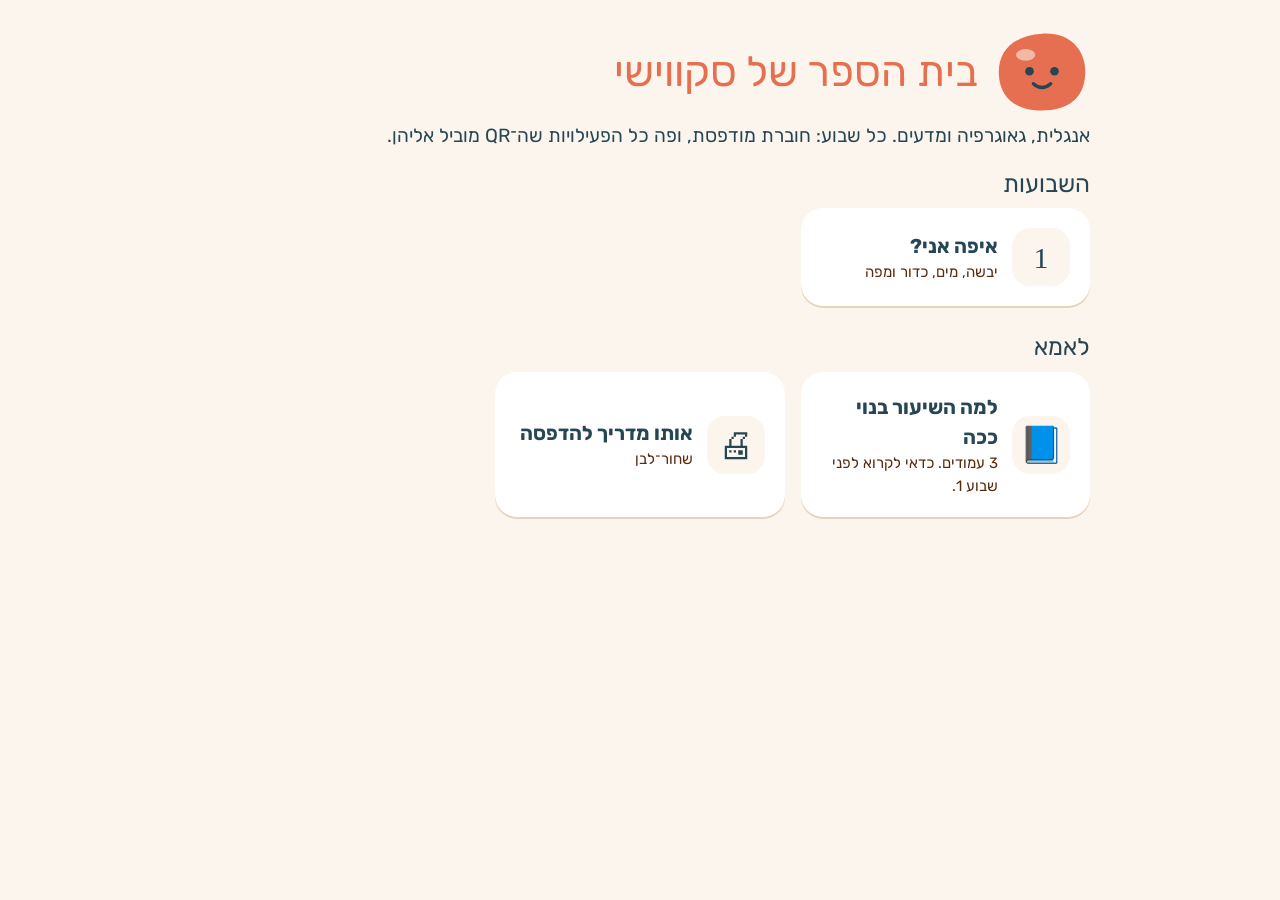
==== index.html @ c3e4231c "Week 1 pilot: booklets, activities and link pages Co-Authored-By: Claude Opus 5.5 <noreply@anthropic" ====
<!doctype html>
<html lang="he" dir="rtl">
<head>
<meta charset="utf-8">
<meta name="viewport" content="width=device-width, initial-scale=1">
<title>בית הספר של סקווישי</title>
<link rel="preconnect" href="https://fonts.googleapis.com">
<link href="https://fonts.googleapis.com/css2?family=Andika:wght@400;700&family=Rubik:wght@400;500;700&display=swap" rel="stylesheet">
<link rel="stylesheet" href="css/site.css">
<script src="js/common.js"></script>
<script src="data/week-01.js"></script>
</head>
<body>
<main class="wrap" style="padding-top:28px">
  <div style="display:flex;align-items:center;gap:16px" id="hero"></div>
  <p class="lead">אנגלית, גאוגרפיה ומדעים. כל שבוע: חוברת מודפסת, ופה כל הפעילויות שה־QR מוביל אליהן.</p>
  <h2 style="margin:20px 0 10px">השבועות</h2>
  <div class="links" id="weeks"></div>
  <h2 style="margin:28px 0 10px">לאמא</h2>
  <div class="links">
    <a class="link" href="pdf/מדריך-לאמא-צבע.pdf"><span class="ic">📘</span><span><b>למה השיעור בנוי ככה</b><small>3 עמודים. כדאי לקרוא לפני שבוע 1.</small></span></a>
    <a class="link" href="pdf/מדריך-לאמא-להדפסה-שחור-לבן.pdf"><span class="ic">🖨</span><span><b>אותו מדריך להדפסה</b><small>שחור־לבן</small></span></a>
  </div>
</main>
<script>
document.getElementById('hero').innerHTML = `${squishySVG('#E76F51', 96)}<h1>בית הספר של סקווישי</h1>`;
document.getElementById('weeks').innerHTML = Object.values(WEEKS).map(w =>
  `<a class="link" href="w${w.n}/"><span class="ic" style="font-family:Pogo;font-size:30px">${w.n}</span><span><b>${w.title}</b><small>${w.subtitle}</small></span></a>`).join('');
</script>
</body>
</html>
---- css/site.css ----
/* האתר: פעילויות דיגיטליות ודפי קישורים. צבעוני (מסך), פלטת LevCatom. */
@font-face { font-family: "Pogo"; src: url("../assets/fonts/SKFPogo-Regular.otf"); }

:root {
  --coral: #E76F51; --sand: #F4A261; --gold: #E9C46A; --teal: #2A9D8F;
  --navy: #264653; --brown: #5A2A0C; --beige: #E6D3B9; --cream: #FBF5ED;
  --he: "Rubik", "Arial Hebrew", Arial, sans-serif;
  --en: "Andika", "Comic Sans MS", sans-serif;
}
* { box-sizing: border-box; margin: 0; padding: 0; }
html { -webkit-text-size-adjust: 100%; }
[hidden] { display: none !important; }
body {
  background: var(--cream); color: var(--navy);
  font-family: var(--he); font-size: 18px; line-height: 1.5;
  min-height: 100vh; padding: 0 16px 48px;
}
.en, [lang="en"] { font-family: var(--en); direction: ltr; unicode-bidi: isolate; }
h1, h2, .title { font-family: "Pogo", var(--he); font-weight: normal; line-height: 1.15; }
h1 { font-size: clamp(28px, 6vw, 42px); color: var(--coral); }
h2 { font-size: 24px; }
a { color: inherit; }

.top {
  max-width: 900px; margin: 0 auto; padding: 14px 0 10px;
  display: flex; align-items: center; gap: 12px; flex-wrap: wrap;
}
.top .back { text-decoration: none; font-size: 15px; background: #fff; border: 2px solid var(--beige); border-radius: 99px; padding: 4px 14px; }
.top .crumb { font-size: 15px; color: var(--brown); }
.wrap { max-width: 900px; margin: 0 auto; }
.lead { font-size: 19px; margin: 6px 0 18px; }

.btn {
  font: inherit; font-size: 20px; border: 0; cursor: pointer;
  background: var(--coral); color: #fff; border-radius: 99px; padding: 12px 26px;
  box-shadow: 0 4px 0 #b9533b; transition: transform .12s ease, box-shadow .12s ease;
  touch-action: manipulation; user-select: none;
}
.btn:active { transform: translateY(3px); box-shadow: 0 1px 0 #b9533b; }
.btn.alt { background: #fff; color: var(--navy); box-shadow: 0 4px 0 var(--beige); border: 2px solid var(--beige); }
.btn.alt:active { box-shadow: 0 1px 0 var(--beige); }
.btn.teal { background: var(--teal); box-shadow: 0 4px 0 #1d7368; }
.btn:disabled { opacity: .4; cursor: default; }
.btn-row { display: flex; gap: 12px; flex-wrap: wrap; justify-content: center; margin: 14px 0; }

.card {
  background: #fff; border-radius: 26px; padding: 20px;
  box-shadow: 0 2px 0 var(--beige), 0 10px 30px rgba(38,70,83,.06);
}
.say {
  font-family: var(--en); direction: ltr; font-size: clamp(30px, 7vw, 46px);
  display: inline-flex; align-items: center; gap: 12px;
}
.speak {
  border: 0; background: var(--gold); width: 54px; height: 54px; border-radius: 50%;
  font-size: 26px; cursor: pointer; flex: none; box-shadow: 0 3px 0 #c9a443;
}
.speak.slow { background: #fff; border: 2px solid var(--gold); box-shadow: none; font-size: 22px; width: 46px; height: 46px; }
.speak:active { transform: translateY(2px); }

.hint { font-size: 15px; color: var(--brown); background: #fff; border: 2px dashed var(--beige); border-radius: 14px; padding: 8px 14px; }

/* סקווישי */
.squishy { display: inline-block; }
.squishy.bounce { animation: squish .7s cubic-bezier(.3,1.6,.5,1); }
@keyframes squish {
  0% { transform: scale(1, 1); }
  30% { transform: scale(1.25, .75); }
  60% { transform: scale(.9, 1.12); }
  100% { transform: scale(1, 1); }
}
.shake { animation: shake .4s ease; }
@keyframes shake { 25% { transform: translateX(-6px); } 75% { transform: translateX(6px); } }

/* כרטיסי קישורים */
.links { display: grid; grid-template-columns: repeat(auto-fill, minmax(250px, 1fr)); gap: 16px; }
.link {
  display: flex; gap: 14px; align-items: center; text-decoration: none;
  background: #fff; border-radius: 22px; padding: 18px; border: 2px solid transparent;
  box-shadow: 0 2px 0 var(--beige); transition: transform .15s ease, border-color .15s ease;
}
.link:hover { transform: translateY(-2px); border-color: var(--sand); }
.link .ic { font-size: 36px; width: 58px; height: 58px; border-radius: 18px; display: grid; place-items: center; background: var(--cream); flex: none; }
.link b { display: block; font-size: 20px; }
.link small { display: block; color: var(--brown); font-size: 15px; }
.link .tag { font-size: 13px; background: var(--cream); border-radius: 99px; padding: 1px 10px; display: inline-block; margin-top: 4px; }

@media (prefers-reduced-motion: reduce) {
  *, *::before, *::after { animation: none !important; transition: none !important; }
}
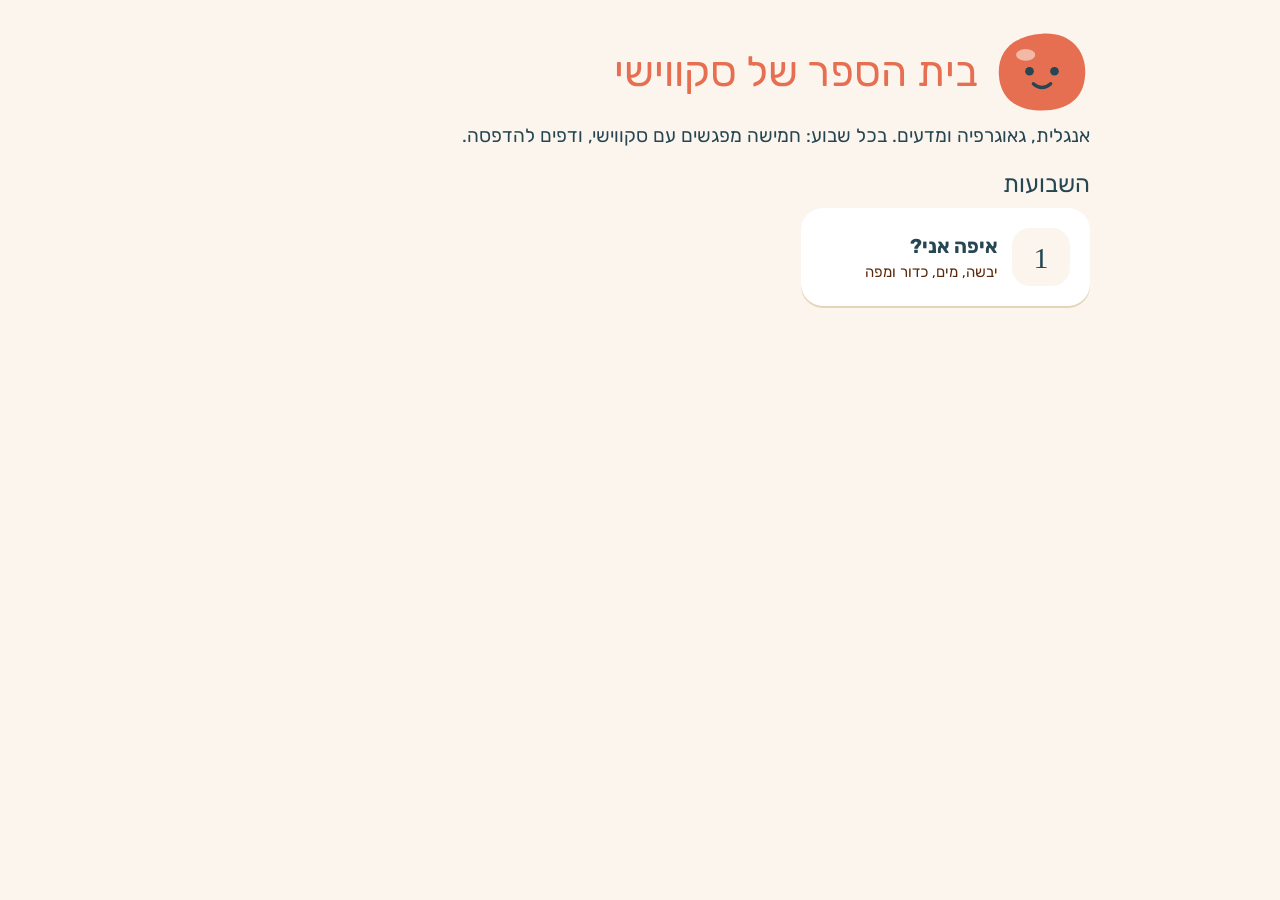
==== commit b37a55bc: "Week page: only the 5 sessions and the printable pages Co-Authored-By: Claude Opus 5.5 <noreply@anth" ====
--- a/index.html
+++ b/index.html
@@ -6,21 +6,16 @@
 <title>בית הספר של סקווישי</title>
 <link rel="preconnect" href="https://fonts.googleapis.com">
 <link href="https://fonts.googleapis.com/css2?family=Andika:wght@400;700&family=Rubik:wght@400;500;700&display=swap" rel="stylesheet">
-<link rel="stylesheet" href="css/site.css">
-<script src="js/common.js"></script>
-<script src="data/week-01.js"></script>
+<link rel="stylesheet" href="css/site.css?v=5">
+<script src="js/common.js?v=5"></script>
+<script src="data/week-01.js?v=5"></script>
 </head>
 <body>
 <main class="wrap" style="padding-top:28px">
   <div style="display:flex;align-items:center;gap:16px" id="hero"></div>
-  <p class="lead">אנגלית, גאוגרפיה ומדעים. כל שבוע: חוברת מודפסת, ופה כל הפעילויות שה־QR מוביל אליהן.</p>
+  <p class="lead">אנגלית, גאוגרפיה ומדעים. בכל שבוע: חמישה מפגשים עם סקווישי, ודפים להדפסה.</p>
   <h2 style="margin:20px 0 10px">השבועות</h2>
   <div class="links" id="weeks"></div>
-  <h2 style="margin:28px 0 10px">לאמא</h2>
-  <div class="links">
-    <a class="link" href="pdf/מדריך-לאמא-צבע.pdf"><span class="ic">📘</span><span><b>למה השיעור בנוי ככה</b><small>3 עמודים. כדאי לקרוא לפני שבוע 1.</small></span></a>
-    <a class="link" href="pdf/מדריך-לאמא-להדפסה-שחור-לבן.pdf"><span class="ic">🖨</span><span><b>אותו מדריך להדפסה</b><small>שחור־לבן</small></span></a>
-  </div>
 </main>
 <script>
 document.getElementById('hero').innerHTML = `${squishySVG('#E76F51', 96)}<h1>בית הספר של סקווישי</h1>`;
--- a/css/site.css
+++ b/css/site.css
@@ -88,3 +88,7 @@
 @media (prefers-reduced-motion: reduce) {
   *, *::before, *::after { animation: none !important; transition: none !important; }
 }
+
+/* בתוך נגן המפגש */
+.embed body { padding-top: 10px; }
+.embed .top, .embed main > h1, .embed main > .lead { display: none !important; }
